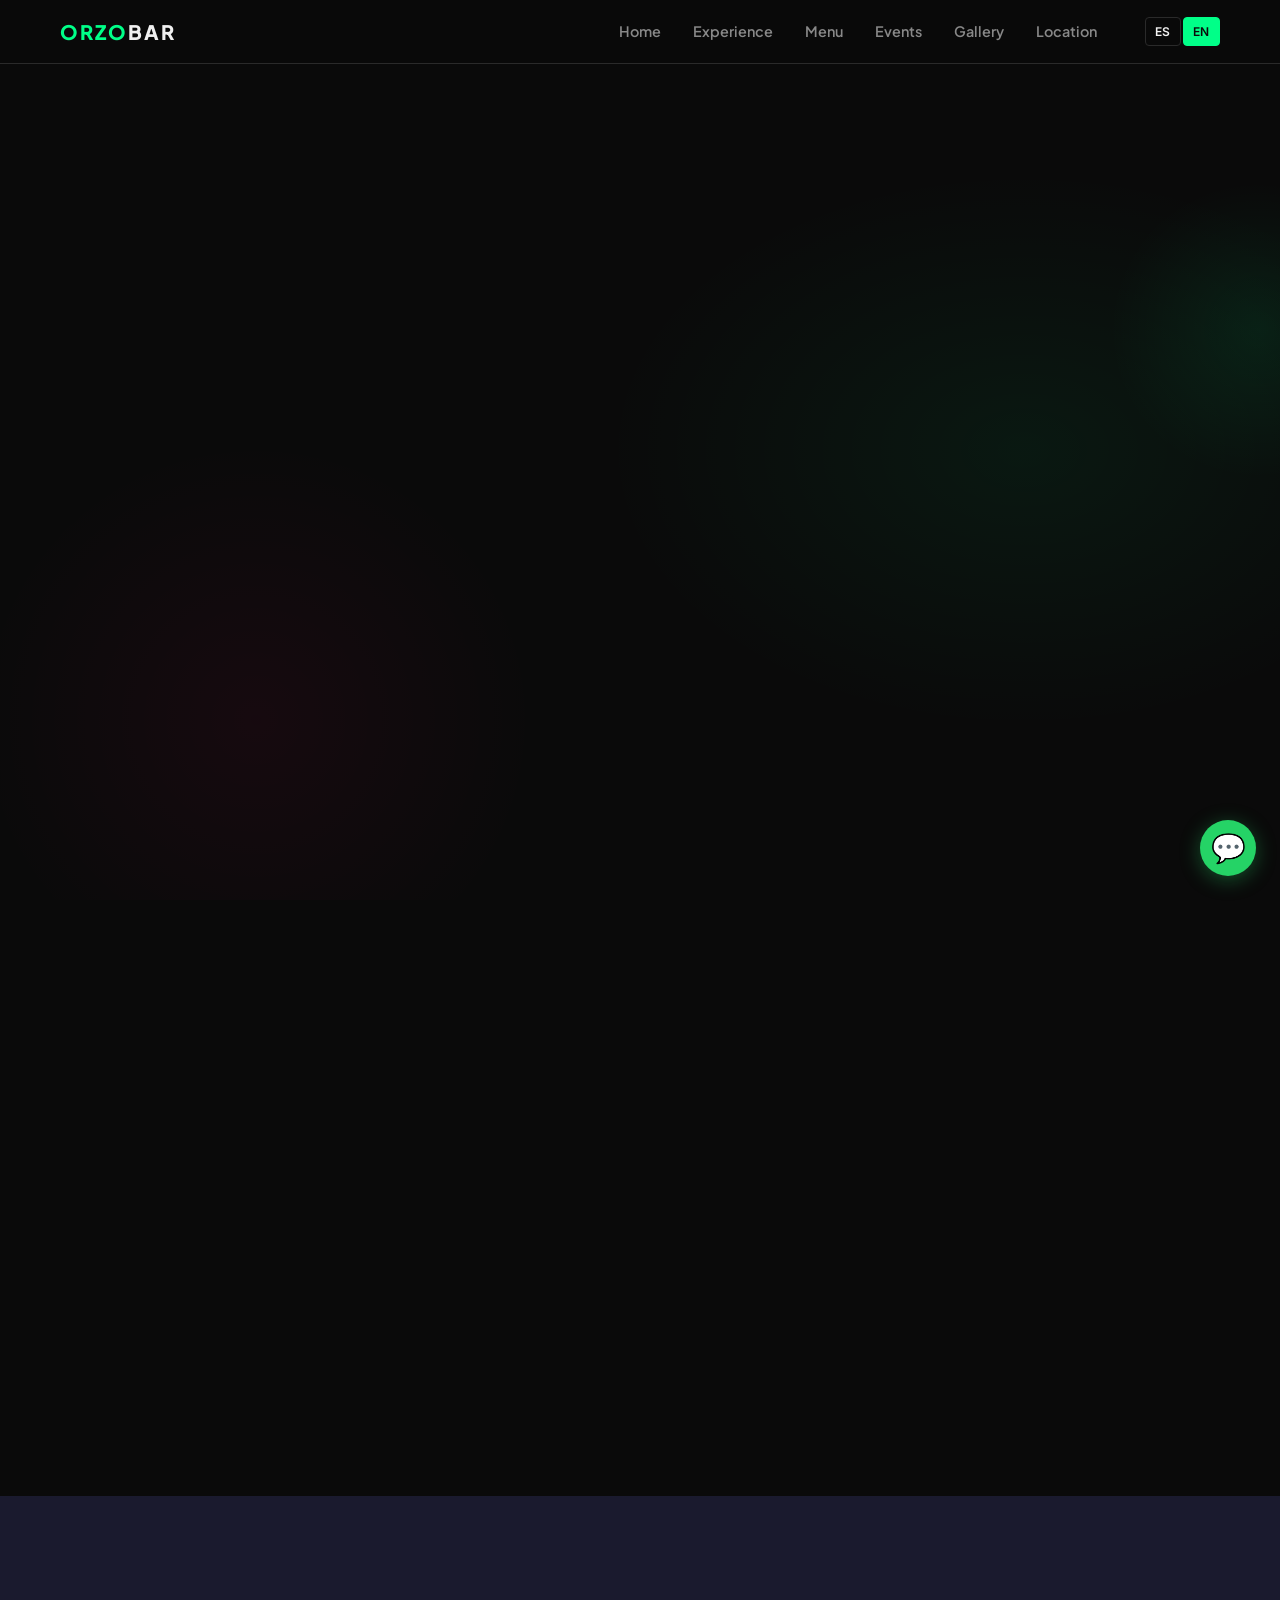
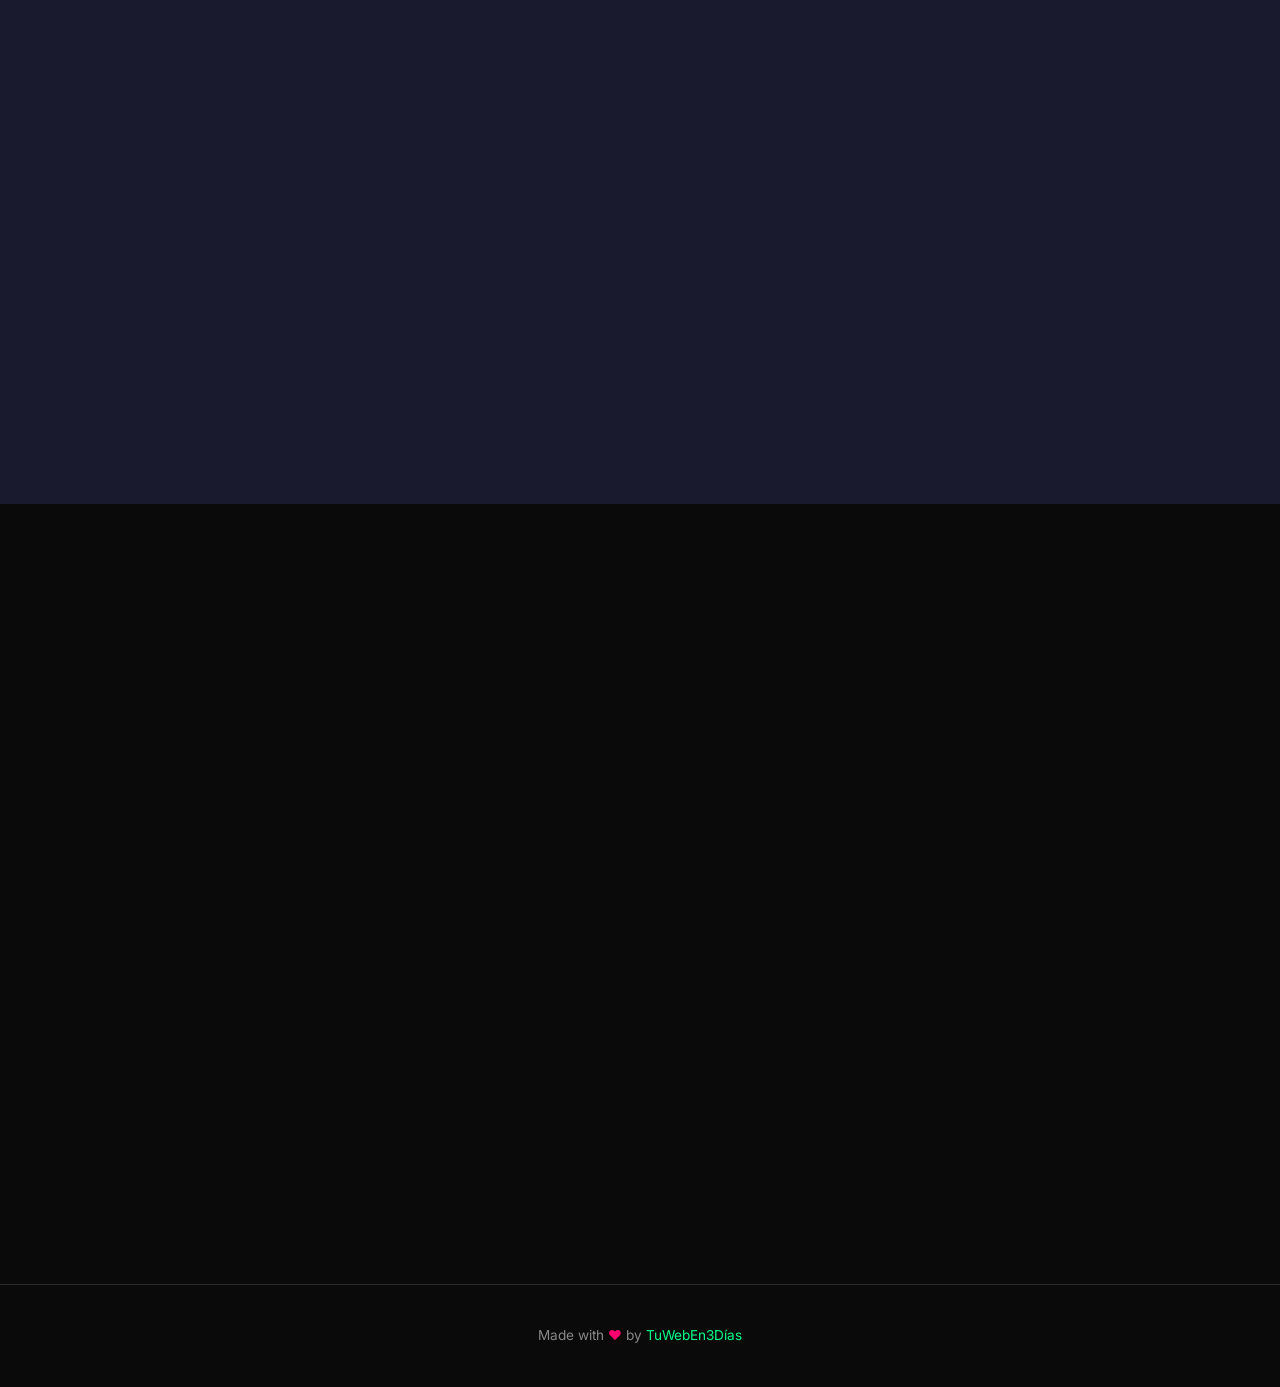
==== en/index.html @ 84ca2adc "Add landing page for ORZO BAR Music & Brewery" ====
<!DOCTYPE html>
<html lang="en" prefix="og: https://ogp.me/ns#">
<head>
<meta charset="UTF-8">
<meta name="viewport" content="width=device-width, initial-scale=1.0">
<title>ORZO BAR Music & Brewery — Craft beer & live music in Almagro, Buenos Aires</title>
<meta name="description" content="ORZO BAR Music & Brewery in Almagro, Buenos Aires. Craft beer, live music, DJs and bands. Open Thursday, Friday and Saturday from 7:30 PM to 2:00 AM.">
<meta name="keywords" content="orzo bar, craft beer, live music, almagro, brewery buenos aires, bar almagro">
<meta name="robots" content="index, follow">
<meta name="language" content="en">
<meta property="og:title" content="ORZO BAR Music & Brewery — Craft beer & live music">
<meta property="og:description" content="Craft beer, live music, DJs and bands in Almagro. Open Thursday, Friday and Saturday.">
<meta property="og:type" content="website">
<meta property="og:url" content="https://tuweben3dias.github.io/demo-orzo-bar-music-brewery/en/">
<meta property="og:locale" content="en_US">
<meta name="theme-color" content="#0A0A0A">
<link rel="canonical" href="https://tuweben3dias.github.io/demo-orzo-bar-music-brewery/en/">
<link rel="alternate" hreflang="es" href="https://tuweben3dias.github.io/demo-orzo-bar-music-brewery/">
<link rel="alternate" hreflang="en" href="https://tuweben3dias.github.io/demo-orzo-bar-music-brewery/en/">
<link rel="preconnect" href="https://fonts.googleapis.com">
<link rel="preconnect" href="https://fonts.gstatic.com" crossorigin>
<link href="https://fonts.googleapis.com/css2?family=Inter:wght@400;500;600;700&family=Plus+Jakarta+Sans:wght@600;700;800&display=swap" rel="stylesheet">
<link rel="stylesheet" href="../css/styles.css">
<script type="application/ld+json">
{
  "@context": "https://schema.org",
  "@type": "BarOrPub",
  "name": "ORZO BAR Music & Brewery",
  "description": "Craft beer bar and live music venue in Almagro, Buenos Aires.",
  "url": "https://tuweben3dias.github.io/demo-orzo-bar-music-brewery/en/",
  "telephone": "+54 11 6367-6137",
  "image": "https://tuweben3dias.github.io/demo-orzo-bar-music-brewery/imgs/placeholder-hero.svg",
  "address": {
    "@type": "PostalAddress",
    "streetAddress": "Billinghurst 784",
    "addressLocality": "Almagro",
    "addressRegion": "CABA",
    "addressCountry": "AR",
    "postalCode": "C1174 ABN"
  },
  "geo": {
    "@type": "GeoCoordinates",
    "latitude": -34.6037,
    "longitude": -58.4204
  },
  "openingHoursSpecification": [
    { "@type": "OpeningHoursSpecification", "dayOfWeek": "Thursday", "opens": "19:30", "closes": "02:00" },
    { "@type": "OpeningHoursSpecification", "dayOfWeek": "Friday", "opens": "19:30", "closes": "02:00" },
    { "@type": "OpeningHoursSpecification", "dayOfWeek": "Saturday", "opens": "19:30", "closes": "02:00" }
  ],
  "sameAs": "https://www.instagram.com/orzobarmusic"
}
</script>
<script async src="https://www.googletagmanager.com/gtag/js?id=G-MYPNVV6ZX1"></script>
<script>window.dataLayer=window.dataLayer||[];function gtag(){dataLayer.push(arguments)}gtag('js',new Date());gtag('config','G-MYPNVV6ZX1');</script>
</head>
<body>

<!-- NAVBAR -->
<nav class="nav" aria-label="Main navigation">
  <div class="container">
    <a href="#" class="nav-logo">ORZO<span>BAR</span></a>
    <button class="nav-toggle" aria-label="Open menu" aria-expanded="false">
      <span></span><span></span><span></span>
    </button>
    <ul class="nav-menu" role="menubar">
      <li><a href="#home" class="nav-link" role="menuitem">Home</a></li>
      <li><a href="#experience" class="nav-link" role="menuitem">Experience</a></li>
      <li><a href="#menu" class="nav-link" role="menuitem">Menu</a></li>
      <li><a href="#events" class="nav-link" role="menuitem">Events</a></li>
      <li><a href="#gallery" class="nav-link" role="menuitem">Gallery</a></li>
      <li><a href="#location" class="nav-link" role="menuitem">Location</a></li>
      <li class="nav-lang">
        <a href="/demo-orzo-bar-music-brewery/" aria-label="Español">ES</a>
        <a href="/demo-orzo-bar-music-brewery/en/" class="active" aria-label="English">EN</a>
      </li>
    </ul>
  </div>
</nav>
<div class="nav-overlay" aria-hidden="true"></div>

<!-- HERO -->
<section id="home" class="hero">
  <div class="hero-glow" aria-hidden="true"></div>
  <div class="container hero-grid">
    <div class="hero-content">
      <div class="hero-badge fade-in">🍺 Bar · Brewery · Music</div>
      <h1 class="hero-title fade-in" style="transition-delay:.1s">
        ORZO BAR<br>
        <span class="highlight">Music &amp; Brewery</span>
      </h1>
      <p class="hero-tagline fade-in" style="transition-delay:.2s">
        Thursday, Friday & Saturday. The rest of the week doesn't exist.
      </p>
      <div class="hero-hours fade-in" style="transition-delay:.25s">
        <span class="hero-hours-icon">🕐</span>
        <span class="hero-hours-text">
          <strong>Thu · Fri · Sat</strong> &nbsp;7:30 PM – 2:00 AM
        </span>
      </div>
      <div class="hero-actions fade-in" style="transition-delay:.3s">
        <a href="https://wa.me/5491163676137?text=Hi!%20I%27d%20like%20more%20info%20about%20ORZO%20BAR%20Music%20%26%20Brewery%20%F0%9F%8D%BA%F0%9F%8E%B5" target="_blank" rel="noopener" class="btn btn-primary wa-hero">💬 Book a table</a>
        <a href="https://www.instagram.com/orzobarmusic" target="_blank" rel="noopener" class="btn btn-ig">📷 Follow us</a>
      </div>
    </div>
    <div class="hero-decor fade-in" style="transition-delay:.35s">
      <div class="hero-decor-inner">
        <div class="floating-el" aria-hidden="true">🎵</div>
        <div class="floating-el" aria-hidden="true">🍺</div>
        <div class="floating-el" aria-hidden="true">🎸</div>
        <div class="floating-el" aria-hidden="true">💿</div>
      </div>
    </div>
  </div>
</section>

<!-- EXPERIENCE -->
<section id="experience" class="section">
  <div class="container">
    <div class="fade-in">
      <span class="section-label">· Experience</span>
      <h2 class="section-title">Where the night comes alive</h2>
      <p class="section-sub">In the heart of Almagro, ORZO BAR blends the finest craft beer with live music. Three nights a week, the energy never stops.</p>
    </div>
    <div class="experiencia-grid stagger-children">
      <article class="exp-card">
        <div class="exp-icon">🍺</div>
        <h3>Craft Beer</h3>
        <p>IPA, APA, Stout, Golden Ale and our seasonal brew. Draft beer, always cold, always fresh.</p>
      </article>
      <article class="exp-card">
        <div class="exp-icon">🎵</div>
        <h3>Live Music</h3>
        <p>Live bands, DJs, and acoustic sessions. Every night has its own soundtrack.</p>
      </article>
      <article class="exp-card">
        <div class="exp-icon">🌃</div>
        <h3>Almagro Nights</h3>
        <p>A unique space with ambient lighting, local art, and a vibe you can only find in Almagro.</p>
      </article>
    </div>
  </div>
</section>

<!-- MENU -->
<section id="menu" class="section" style="background:var(--color-surface)">
  <div class="container">
    <div class="fade-in">
      <span class="section-label">· Menu</span>
      <h2 class="section-title">What we drink &amp; eat</h2>
      <p class="section-sub">House-brewed craft beers and bar food to match the night.</p>
    </div>
    <div class="carta-header-img fade-in">🍺</div>
    <div class="carta-grid stagger-children">
      <div class="carta-card">
        <h3>🍺 Beers</h3>
        <div class="carta-item">
          <div><span class="carta-item-name">IPA</span><span class="carta-item-desc">India Pale Ale · hoppy and bitter</span></div>
          <span class="carta-item-price">$950<span>/pint</span></span>
        </div>
        <div class="carta-item">
          <div><span class="carta-item-name">APA</span><span class="carta-item-desc">American Pale Ale · balanced & citrusy</span></div>
          <span class="carta-item-price">$950<span>/pint</span></span>
        </div>
        <div class="carta-item">
          <div><span class="carta-item-name">Stout</span><span class="carta-item-desc">dark beer · coffee & chocolate notes</span></div>
          <span class="carta-item-price">$1050<span>/pint</span></span>
        </div>
        <div class="carta-item">
          <div><span class="carta-item-name">Golden Ale</span><span class="carta-item-desc">smooth & refreshing · great starter</span></div>
          <span class="carta-item-price">$900<span>/pint</span></span>
        </div>
        <div class="carta-item">
          <div><span class="carta-item-name">Seasonal Brew</span><span class="carta-item-desc">limited edition · ask about the current one</span></div>
          <span class="carta-item-price">$1100<span>/pint</span></span>
        </div>
      </div>
      <div class="carta-card">
        <h3>🍔 Bar Food</h3>
        <div class="carta-item">
          <div><span class="carta-item-name">Nachos with cheddar</span><span class="carta-item-desc">with guacamole & pico de gallo</span></div>
          <span class="carta-item-price">$1800</span>
        </div>
        <div class="carta-item">
          <div><span class="carta-item-name">Classic burger</span><span class="carta-item-desc">double patty, cheddar, bacon & fries</span></div>
          <span class="carta-item-price">$2500</span>
        </div>
        <div class="carta-item">
          <div><span class="carta-item-name">BBQ burger</span><span class="carta-item-desc">caramelized onion, BBQ sauce & onion rings</span></div>
          <span class="carta-item-price">$2800</span>
        </div>
        <div class="carta-item">
          <div><span class="carta-item-name">Spicy potatoes</span><span class="carta-item-desc">with hot sauce & aioli</span></div>
          <span class="carta-item-price">$1400</span>
        </div>
        <div class="carta-item">
          <div><span class="carta-item-name">Cold cuts board</span><span class="carta-item-desc">to share between 2</span></div>
          <span class="carta-item-price">$2200</span>
        </div>
      </div>
    </div>
    <div class="fade-in" style="text-align:center;margin-top:2rem">
      <a href="../docs/menu.pdf" target="_blank" rel="noopener" class="carta-pdf-link">📄 View full menu (PDF)</a>
    </div>
  </div>
</section>

<!-- GALLERY -->
<section id="gallery" class="section">
  <div class="container">
    <div class="fade-in">
      <span class="section-label">· Gallery</span>
      <h2 class="section-title">ORZO Moments</h2>
      <p class="section-sub">The vibe of each night in pictures.</p>
    </div>
    <div class="galeria-grid stagger-children">
      <figure class="galeria-item">
        <img src="../imgs/placeholder-gallery-1.svg" alt="Live music at ORZO BAR" loading="lazy" width="600" height="400">
      </figure>
      <figure class="galeria-item">
        <img src="../imgs/placeholder-gallery-2.svg" alt="Bands and DJs at ORZO BAR" loading="lazy" width="600" height="400">
      </figure>
      <figure class="galeria-item">
        <img src="../imgs/placeholder-gallery-3.svg" alt="Craft beer at ORZO BAR" loading="lazy" width="600" height="400">
      </figure>
    </div>
  </div>
</section>

<!-- EVENTS -->
<section id="events" class="section" style="background:var(--color-surface)">
  <div class="container">
    <div class="fade-in">
      <span class="section-label">· Events</span>
      <h2 class="section-title">Music you feel</h2>
      <p class="section-sub">Thursday, Friday & Saturday — a different experience every night.</p>
    </div>
    <div class="eventos-grid stagger-children">
      <article class="evento-card">
        <span class="evento-date">Thursday</span>
        <h3>Acoustic &amp; IPA</h3>
        <p>Local artists play acoustic sets while you enjoy the house IPA.</p>
        <span class="evento-tag">🎤 Acoustic</span>
      </article>
      <article class="evento-card">
        <span class="evento-date">Friday</span>
        <h3>Live Bands</h3>
        <p>Rock, pop and cover bands. The stage heats up every week.</p>
        <span class="evento-tag">🎸 Bands</span>
      </article>
      <article class="evento-card">
        <span class="evento-date">Saturday</span>
        <h3>DJ Set &amp; Party</h3>
        <p>The most electric night. Guest DJs with the best beats to close the week.</p>
        <span class="evento-tag">🎧 DJ Set</span>
      </article>
    </div>
  </div>
</section>

<!-- LOCATION -->
<section id="location" class="section">
  <div class="container">
    <div class="fade-in">
      <span class="section-label">· Location</span>
      <h2 class="section-title">We're waiting for you</h2>
      <p class="section-sub">Billinghurst 784, Almagro, Buenos Aires.</p>
    </div>
    <div class="llegar-grid stagger-children">
      <div class="map-container">
        <iframe src="https://www.google.com/maps/embed?pb=!1m18!1m12!1m3!1d3284.029!2d-58.4204!3d-34.6037!2m3!1f0!2f0!3f0!3m2!1i1024!2i768!4f13.1!3m3!1m2!1s0x0%3A0x0!2zMzTCsDM2JzEzLjMiUyA1OMKwMjUnMTMuNCJX!5e0!3m2!1ses!2sar!4v1" allowfullscreen loading="lazy" title="ORZO BAR Music & Brewery location"></iframe>
      </div>
      <div class="llegar-info">
        <div class="llegar-info-item">
          <span class="llegar-info-icon">📍</span>
          <div class="llegar-info-text">
            <strong>Address</strong>
            <span>Billinghurst 784, Almagro, Buenos Aires</span>
          </div>
        </div>
        <div class="llegar-info-item">
          <span class="llegar-info-icon">🕐</span>
          <div class="llegar-info-text">
            <strong>Hours</strong>
            <span>Thu · Fri · Sat 7:30 PM – 2:00 AM</span>
          </div>
        </div>
        <div class="llegar-info-item">
          <span class="llegar-info-icon">📞</span>
          <div class="llegar-info-text">
            <strong>Phone</strong>
            <span>011 6367-6137</span>
          </div>
        </div>
        <div class="llegar-info-item">
          <span class="llegar-info-icon">💬</span>
          <div class="llegar-info-text">
            <strong>WhatsApp</strong>
            <span>We reply fast</span>
          </div>
        </div>
        <a href="https://www.instagram.com/orzobarmusic" target="_blank" rel="noopener" class="llegar-ig">📷 Follow us on Instagram</a>
      </div>
    </div>
  </div>
</section>

<!-- WHATSAPP FLOAT -->
<a href="https://wa.me/5491163676137?text=Hi!%20I%27d%20like%20more%20info%20about%20ORZO%20BAR%20Music%20%26%20Brewery%20%F0%9F%8D%BA%F0%9F%8E%B5" target="_blank" rel="noopener" class="whatsapp-float" aria-label="Contact via WhatsApp">💬</a>

<!-- FOOTER -->
<footer class="footer">
  <p>Made with <span class="footer-heart">❤️</span> by <a href="https://tuweben3dias.com" target="_blank" rel="noopener">TuWebEn3Días</a></p>
</footer>

<script src="../js/main.js"></script>
</body>
</html>
---- css/styles.css ----
/* ====================================================
   ORZO BAR Music & Brewery — Main Stylesheet
   Mobile-first, dark neon nightlife theme
   ==================================================== */

/* ----- CUSTOM PROPERTIES ----- */
:root {
  --color-bg: #0A0A0A;
  --color-surface: #1A1A2E;
  --color-accent: #00FF88;
  --color-accent-2: #FF006E;
  --color-text: #F0F0F0;
  --color-muted: #888888;
  --color-border: #2A2A2A;
  --font-title: 'Plus Jakarta Sans', sans-serif;
  --font-body: 'Inter', sans-serif;
  --nav-height: 64px;
  --max-width: 1200px;
  --transition: 0.3s cubic-bezier(0.4, 0, 0.2, 1);
}

/* ----- RESET ----- */
*,*::before,*::after{box-sizing:border-box;margin:0;padding:0}
html{scroll-behavior:smooth;scroll-padding-top:var(--nav-height)}
body{font-family:var(--font-body);background:var(--color-bg);color:var(--color-text);line-height:1.6;-webkit-font-smoothing:antialiased;-moz-osx-font-smoothing:grayscale}
img{max-width:100%;display:block}
a{color:inherit;text-decoration:none}
ul{list-style:none}
button{cursor:pointer;font-family:inherit;border:none;background:none;color:inherit}

/* ----- TYPOGRAPHY ----- */
h1,h2,h3,h4,h5,h6{font-family:var(--font-title);font-weight:700;line-height:1.2}
.section-label{font-family:var(--font-title);font-size:.75rem;font-weight:600;letter-spacing:4px;text-transform:uppercase;color:var(--color-accent-2);margin-bottom:.75rem;display:block}
.section-title{font-size:2rem;margin-bottom:1rem}
.section-sub{font-size:1rem;color:var(--color-muted);max-width:640px;margin-bottom:2rem}

/* ----- CONTAINER ----- */
.container{width:100%;max-width:var(--max-width);margin:0 auto;padding:0 1.25rem}
.section{padding:5rem 0}

/* ----- NAVBAR ----- */
.nav{position:fixed;top:0;left:0;width:100%;height:var(--nav-height);z-index:1000;background:rgba(10,10,10,.85);backdrop-filter:blur(16px);-webkit-backdrop-filter:blur(16px);border-bottom:1px solid var(--color-border);transition:var(--transition)}
.nav .container{height:100%;display:flex;align-items:center;justify-content:space-between}
.nav-logo{font-family:var(--font-title);font-weight:800;font-size:1.25rem;color:var(--color-accent);letter-spacing:2px}
.nav-logo span{color:var(--color-text)}
.nav-toggle{display:flex;flex-direction:column;gap:5px;padding:4px;z-index:1001}
.nav-toggle span{display:block;width:24px;height:2px;background:var(--color-text);border-radius:2px;transition:var(--transition)}
.nav-toggle.active span:nth-child(1){transform:rotate(45deg) translate(5px,5px)}
.nav-toggle.active span:nth-child(2){opacity:0}
.nav-toggle.active span:nth-child(3){transform:rotate(-45deg) translate(5px,-5px)}
.nav-menu{position:fixed;top:0;right:-100%;width:280px;height:100vh;background:var(--color-surface);padding:6rem 2rem 2rem;transition:var(--transition);border-left:1px solid var(--color-border);overflow-y:auto}
.nav-menu.open{right:0}
.nav-menu li{margin-bottom:1.25rem;opacity:0;transform:translateX(20px);transition:var(--transition)}
.nav-menu.open li{opacity:1;transform:translateX(0)}
.nav-menu.open li:nth-child(1){transition-delay:.1s}
.nav-menu.open li:nth-child(2){transition-delay:.15s}
.nav-menu.open li:nth-child(3){transition-delay:.2s}
.nav-menu.open li:nth-child(4){transition-delay:.25s}
.nav-menu.open li:nth-child(5){transition-delay:.3s}
.nav-menu.open li:nth-child(6){transition-delay:.35s}
.nav-link{font-family:var(--font-title);font-size:.9rem;font-weight:600;color:var(--color-muted);transition:var(--transition);position:relative;padding-bottom:4px}
.nav-link:hover,.nav-link.active{color:var(--color-accent)}
.nav-link::after{content:'';position:absolute;bottom:0;left:0;width:0;height:2px;background:var(--color-accent);transition:var(--transition)}
.nav-link:hover::after,.nav-link.active::after{width:100%}
.nav-lang{display:flex;gap:4px;margin-top:2rem;padding-top:2rem;border-top:1px solid var(--color-border)}
.nav-lang a{padding:.35rem .75rem;border-radius:4px;font-size:.8rem;font-weight:600;border:1px solid var(--color-border);transition:var(--transition)}
.nav-lang a.active{background:var(--color-accent);color:var(--color-bg);border-color:var(--color-accent)}
.nav-lang a:not(.active):hover{border-color:var(--color-accent);color:var(--color-accent)}
.nav-overlay{position:fixed;top:0;left:0;width:100%;height:100%;background:rgba(0,0,0,.6);z-index:999;opacity:0;pointer-events:none;transition:var(--transition)}
.nav-overlay.active{opacity:1;pointer-events:auto}

/* ----- HERO ----- */
.hero{min-height:100vh;display:flex;align-items:center;padding:6rem 0 4rem;position:relative;overflow:hidden}
.hero::before{content:'';position:absolute;inset:0;background:radial-gradient(ellipse 600px 400px at 80% 50%,rgba(0,255,136,.06),transparent 70%),radial-gradient(ellipse 400px 400px at 20% 80%,rgba(255,0,110,.05),transparent 70%);pointer-events:none}
.hero-grid{display:grid;gap:3rem;align-items:center}
.hero-content{position:relative;z-index:2}
.hero-badge{display:inline-flex;align-items:center;gap:.5rem;padding:.4rem 1rem;border:1px solid var(--color-accent-2);border-radius:100px;font-size:.75rem;font-weight:600;color:var(--color-accent-2);margin-bottom:1.5rem;text-transform:uppercase;letter-spacing:2px}
.hero-title{font-size:3rem;line-height:1.1;margin-bottom:1rem}
.hero-title .highlight{background:linear-gradient(135deg,var(--color-accent),var(--color-accent-2));-webkit-background-clip:text;-webkit-text-fill-color:transparent;background-clip:text}
.hero-tagline{font-size:1.1rem;color:var(--color-muted);margin-bottom:1.5rem;max-width:520px}
.hero-hours{display:flex;flex-wrap:wrap;gap:.5rem;margin-bottom:2rem;padding:1rem 1.25rem;background:var(--color-surface);border-radius:12px;border:1px solid var(--color-border)}
.hero-hours-icon{font-size:1.25rem}
.hero-hours-text{font-size:.85rem;color:var(--color-muted)}
.hero-hours-text strong{color:var(--color-accent);font-weight:700}
.hero-actions{display:flex;flex-wrap:wrap;gap:.75rem}
.btn{display:inline-flex;align-items:center;gap:.6rem;padding:.8rem 1.5rem;border-radius:100px;font-size:.9rem;font-weight:600;transition:var(--transition);letter-spacing:.3px}
.btn-primary{background:var(--color-accent);color:var(--color-bg)}
.btn-primary:hover{box-shadow:0 0 30px rgba(0,255,136,.3);transform:translateY(-2px)}
.btn-secondary{border:1px solid var(--color-accent-2);color:var(--color-accent-2)}
.btn-secondary:hover{background:var(--color-accent-2);color:var(--color-text);transform:translateY(-2px)}
.btn-ig{background:linear-gradient(135deg,#833AB4,#FD1D1D,#E4405F);color:#fff}
.btn-ig:hover{box-shadow:0 0 30px rgba(228,64,95,.3);transform:translateY(-2px)}
.hero-decor{display:none;position:relative;z-index:2}
.hero-decor-inner{position:relative;width:100%;height:450px}
.floating-el{position:absolute;font-size:5rem;animation:float 6s ease-in-out infinite;opacity:.3;filter:drop-shadow(0 0 20px rgba(0,255,136,.15))}
.floating-el:nth-child(1){top:10%;right:10%;animation-delay:0s}
.floating-el:nth-child(2){top:45%;right:30%;animation-delay:2s;font-size:4rem}
.floating-el:nth-child(3){bottom:15%;right:5%;animation-delay:4s;font-size:6rem}
.floating-el:nth-child(4){top:25%;right:55%;animation-delay:1s;font-size:3.5rem;opacity:.2}
@keyframes float{0%,100%{transform:translateY(0) rotate(0deg)}25%{transform:translateY(-15px) rotate(5deg)}75%{transform:translateY(10px) rotate(-3deg)}}
.hero-glow{position:absolute;width:300px;height:300px;background:radial-gradient(circle,rgba(0,255,136,.08),transparent 70%);border-radius:50%;top:20%;right:-10%;pointer-events:none}

/* ----- EXPERIENCIA ----- */
.experiencia-grid{display:grid;gap:1.5rem}
.exp-card{background:var(--color-surface);border-radius:16px;padding:2rem;border:1px solid var(--color-border);transition:var(--transition);position:relative;overflow:hidden}
.exp-card::before{content:'';position:absolute;top:0;left:0;width:100%;height:3px;background:linear-gradient(90deg,var(--color-accent),var(--color-accent-2));opacity:0;transition:var(--transition)}
.exp-card:hover::before{opacity:1}
.exp-card:hover{border-color:rgba(0,255,136,.2);transform:translateY(-4px)}
.exp-icon{font-size:2.5rem;margin-bottom:1rem}
.exp-card h3{font-size:1.2rem;margin-bottom:.5rem}
.exp-card p{color:var(--color-muted);font-size:.9rem;line-height:1.7}

/* ----- CARTA ----- */
.carta-grid{display:grid;gap:2rem}
.carta-category{margin-bottom:1.5rem}
.carta-category h3{font-size:1.1rem;color:var(--color-accent);margin-bottom:1rem;display:flex;align-items:center;gap:.5rem}
.carta-item{display:flex;justify-content:space-between;align-items:center;padding:.85rem 0;border-bottom:1px solid var(--color-border)}
.carta-item:last-child{border-bottom:none}
.carta-item-name{font-size:.95rem;font-weight:500}
.carta-item-desc{display:block;font-size:.8rem;color:var(--color-muted);margin-top:2px}
.carta-item-price{font-family:var(--font-title);font-weight:700;color:var(--color-accent-2);font-size:.95rem}
.carta-item-price span{font-size:.7rem;color:var(--color-muted);font-weight:400}
.carta-card{background:var(--color-surface);border-radius:16px;padding:2rem;border:1px solid var(--color-border)}
.carta-card h3{font-family:var(--font-title);font-size:1.1rem;color:var(--color-accent);margin-bottom:1rem;display:flex;align-items:center;gap:.5rem}
.carta-header-img{text-align:center;margin-bottom:2rem;font-size:3rem}
.carta-pdf-link{display:inline-flex;align-items:center;gap:.5rem;margin-top:1rem;padding:.75rem 1.5rem;border:1px solid var(--color-accent);border-radius:100px;color:var(--color-accent);font-size:.85rem;font-weight:600;transition:var(--transition)}
.carta-pdf-link:hover{background:var(--color-accent);color:var(--color-bg)}

/* ----- GALERIA ----- */
.galeria-grid{display:grid;gap:1rem}
.galeria-item{position:relative;border-radius:16px;overflow:hidden;aspect-ratio:3/2;border:1px solid var(--color-border);transition:var(--transition);background:var(--color-surface)}
.galeria-item:hover{transform:scale(1.02);border-color:var(--color-accent)}
.galeria-item img{width:100%;height:100%;object-fit:cover}

/* ----- EVENTOS ----- */
.eventos-grid{display:grid;gap:1.5rem}
.evento-card{background:var(--color-surface);border-radius:16px;padding:2rem;border:1px solid var(--color-border);display:grid;gap:1rem;transition:var(--transition);position:relative}
.evento-card:hover{border-color:rgba(255,0,110,.3);transform:translateY(-4px)}
.evento-date{background:var(--color-accent-2);color:var(--color-text);padding:.25rem .75rem;border-radius:100px;font-size:.7rem;font-weight:700;display:inline-block;letter-spacing:1px;text-transform:uppercase}
.evento-card h3{font-size:1.15rem}
.evento-card p{color:var(--color-muted);font-size:.9rem}
.evento-tag{display:inline-block;padding:.2rem .6rem;border-radius:4px;font-size:.7rem;font-weight:600;border:1px solid var(--color-border);color:var(--color-muted)}

/* ----- COMO LLEGAR ----- */
.llegar-grid{display:grid;gap:2rem}
.map-container{border-radius:16px;overflow:hidden;border:1px solid var(--color-border);height:320px}
.map-container iframe{width:100%;height:100%;border:0}
.llegar-info{background:var(--color-surface);border-radius:16px;padding:2rem;border:1px solid var(--color-border)}
.llegar-info-item{display:flex;gap:1rem;align-items:flex-start;padding:.85rem 0;border-bottom:1px solid var(--color-border)}
.llegar-info-item:last-child{border-bottom:none}
.llegar-info-icon{font-size:1.3rem;flex-shrink:0;margin-top:2px}
.llegar-info-text{font-size:.9rem}
.llegar-info-text strong{display:block;font-family:var(--font-title);margin-bottom:2px;color:var(--color-text)}
.llegar-info-text span{color:var(--color-muted);font-size:.85rem}
.llegar-ig{display:inline-flex;align-items:center;gap:.5rem;margin-top:1rem;padding:.75rem 1.5rem;background:linear-gradient(135deg,#833AB4,#FD1D1D,#E4405F);border-radius:100px;color:#fff;font-weight:600;font-size:.85rem;transition:var(--transition)}
.llegar-ig:hover{box-shadow:0 0 30px rgba(228,64,95,.3);transform:translateY(-2px)}

/* ----- WHATSAPP FLOAT ----- */
.whatsapp-float{position:fixed;bottom:1.5rem;right:1.5rem;z-index:900;width:56px;height:56px;border-radius:50%;background:#25D366;display:flex;align-items:center;justify-content:center;font-size:1.75rem;box-shadow:0 4px 20px rgba(37,211,102,.35);transition:var(--transition);animation:wobble 2s ease-in-out infinite}
.whatsapp-float:hover{transform:scale(1.1);box-shadow:0 6px 30px rgba(37,211,102,.5)}
@keyframes wobble{0%,100%{transform:rotate(0)}25%{transform:rotate(-5deg)}75%{transform:rotate(5deg)}}

/* ----- FOOTER ----- */
.footer{text-align:center;padding:2.5rem 1.25rem;border-top:1px solid var(--color-border);color:var(--color-muted);font-size:.85rem}
.footer a{color:var(--color-accent);transition:var(--transition)}
.footer a:hover{color:var(--color-accent-2)}
.footer-heart{color:var(--color-accent-2)}

/* ----- ANIMATIONS (Intersection Observer) ----- */
.fade-in{opacity:0;transform:translateY(30px);transition:opacity .6s ease,transform .6s ease}
.fade-in.visible{opacity:1;transform:translateY(0)}
.fade-in-left{opacity:0;transform:translateX(-30px);transition:opacity .6s ease,transform .6s ease}
.fade-in-left.visible{opacity:1;transform:translateX(0)}
.fade-in-right{opacity:0;transform:translateX(30px);transition:opacity .6s ease,transform .6s ease}
.fade-in-right.visible{opacity:1;transform:translateX(0)}
.fade-in-scale{opacity:0;transform:scale(.9);transition:opacity .6s ease,transform .6s ease}
.fade-in-scale.visible{opacity:1;transform:scale(1)}
.stagger-children > *{opacity:0;transform:translateY(20px);transition:opacity .5s ease,transform .5s ease}
.stagger-children.visible > *{opacity:1;transform:translateY(0)}
.stagger-children.visible > *:nth-child(1){transition-delay:.05s}
.stagger-children.visible > *:nth-child(2){transition-delay:.1s}
.stagger-children.visible > *:nth-child(3){transition-delay:.15s}
.stagger-children.visible > *:nth-child(4){transition-delay:.2s}
.stagger-children.visible > *:nth-child(5){transition-delay:.25s}
.stagger-children.visible > *:nth-child(6){transition-delay:.3s}

/* ----- MEDIA QUERIES ----- */
@media(min-width:640px){
  .hero-title{font-size:3.5rem}
  .experiencia-grid{grid-template-columns:repeat(2,1fr)}
  .galeria-grid{grid-template-columns:repeat(2,1fr)}
  .eventos-grid{grid-template-columns:repeat(2,1fr)}
  .llegar-grid{grid-template-columns:1fr 1fr}
}
@media(min-width:768px){
  .section{padding:6rem 0}
  .section-title{font-size:2.5rem}
  .hero-title{font-size:4rem}
  .hero-tagline{font-size:1.2rem}
  .carta-grid{grid-template-columns:repeat(2,1fr)}
  .galeria-grid{grid-template-columns:repeat(3,1fr)}
}
@media(min-width:1024px){
  .nav-toggle{display:none}
  .nav-menu{position:static;width:auto;height:auto;background:transparent;padding:0;border-left:none;display:flex;align-items:center;gap:2rem;overflow:visible}
  .nav-menu li{margin-bottom:0;opacity:1;transform:none}
  .nav-lang{margin-top:0;padding-top:0;border-top:none;margin-left:1rem;gap:2px}
  .nav-lang a{padding:.25rem .6rem;font-size:.75rem}
  .hero-grid{grid-template-columns:1fr 1fr;gap:2rem}
  .hero-decor{display:block}
  .hero-title{font-size:4.5rem}
  .experiencia-grid{grid-template-columns:repeat(3,1fr)}
  .eventos-grid{grid-template-columns:repeat(3,1fr)}
  .llegar-grid{grid-template-columns:1fr 1fr}
  .map-container{height:400px}
}

/* ----- SELECTION ----- */
::selection{background:var(--color-accent);color:var(--color-bg)}

/* ----- SCROLLBAR ----- */
::-webkit-scrollbar{width:8px}
::-webkit-scrollbar-track{background:var(--color-bg)}
::-webkit-scrollbar-thumb{background:var(--color-border);border-radius:4px}
::-webkit-scrollbar-thumb:hover{background:var(--color-muted)}
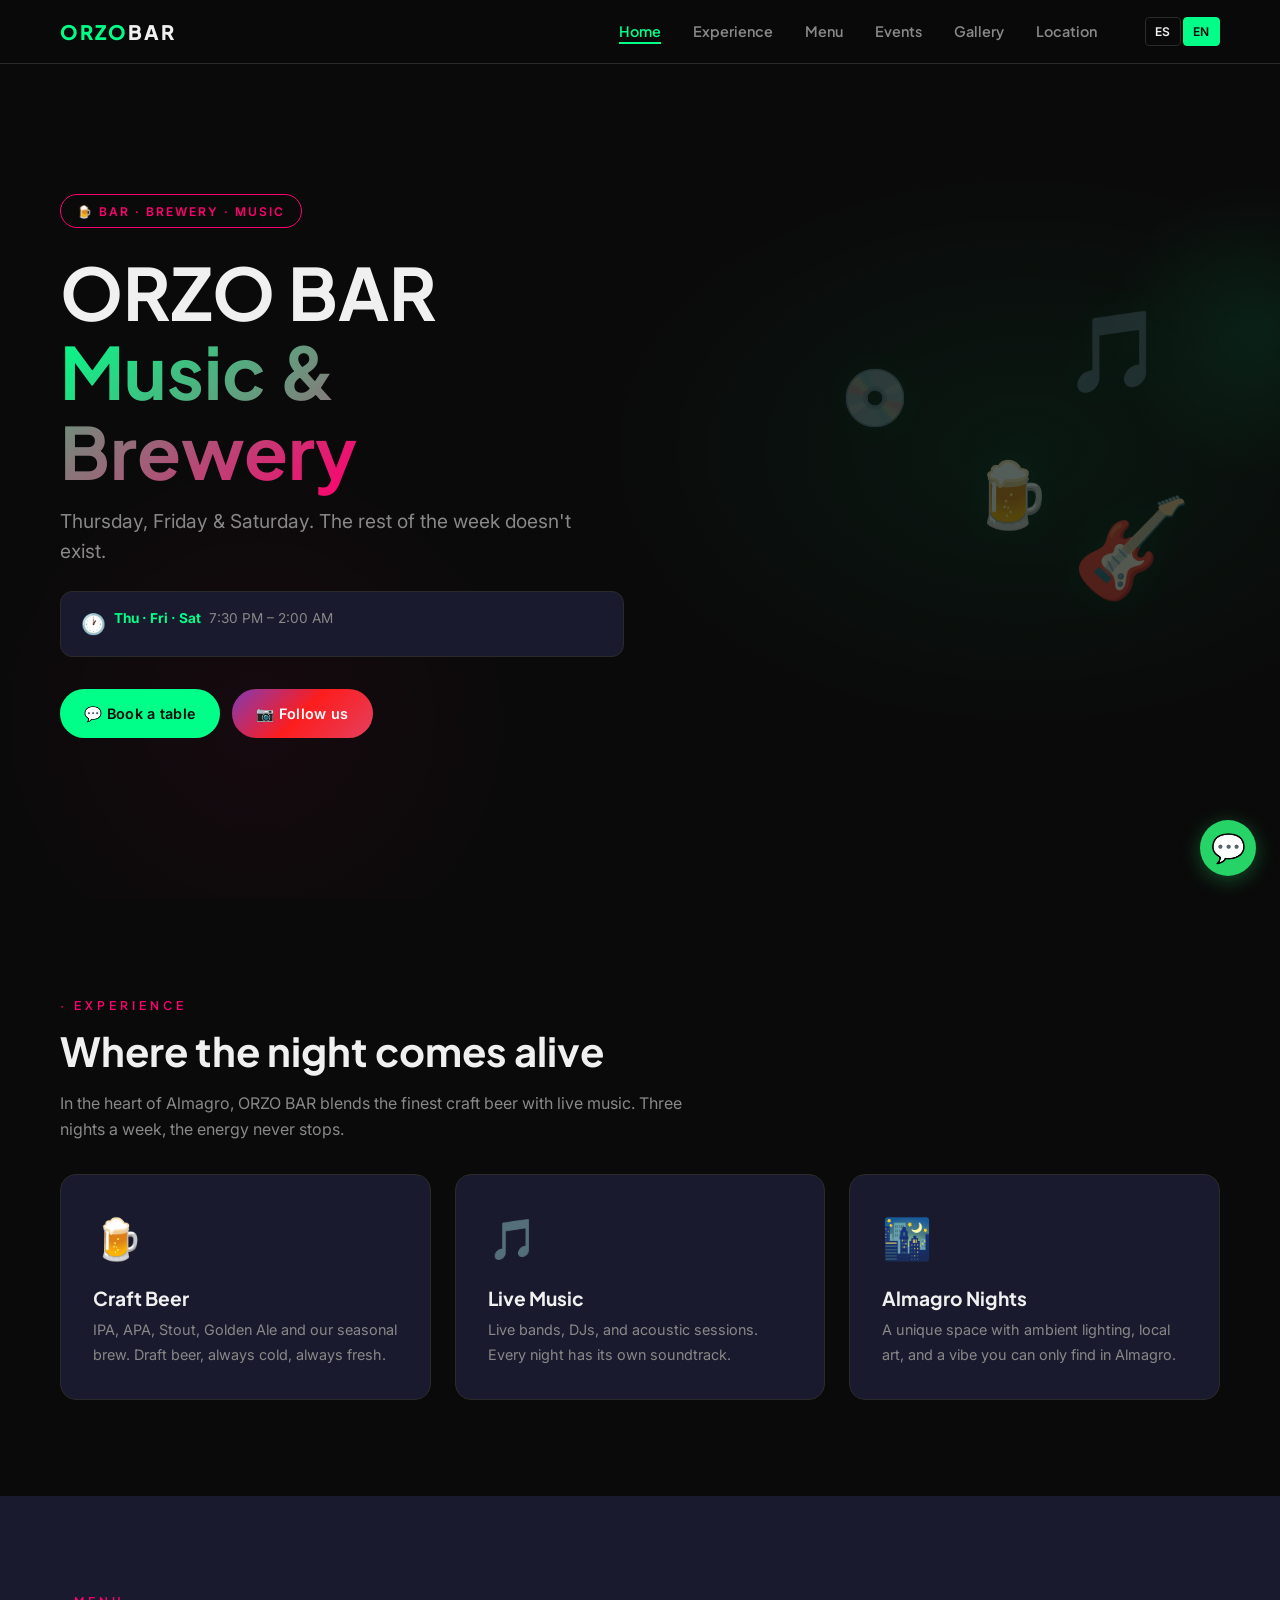
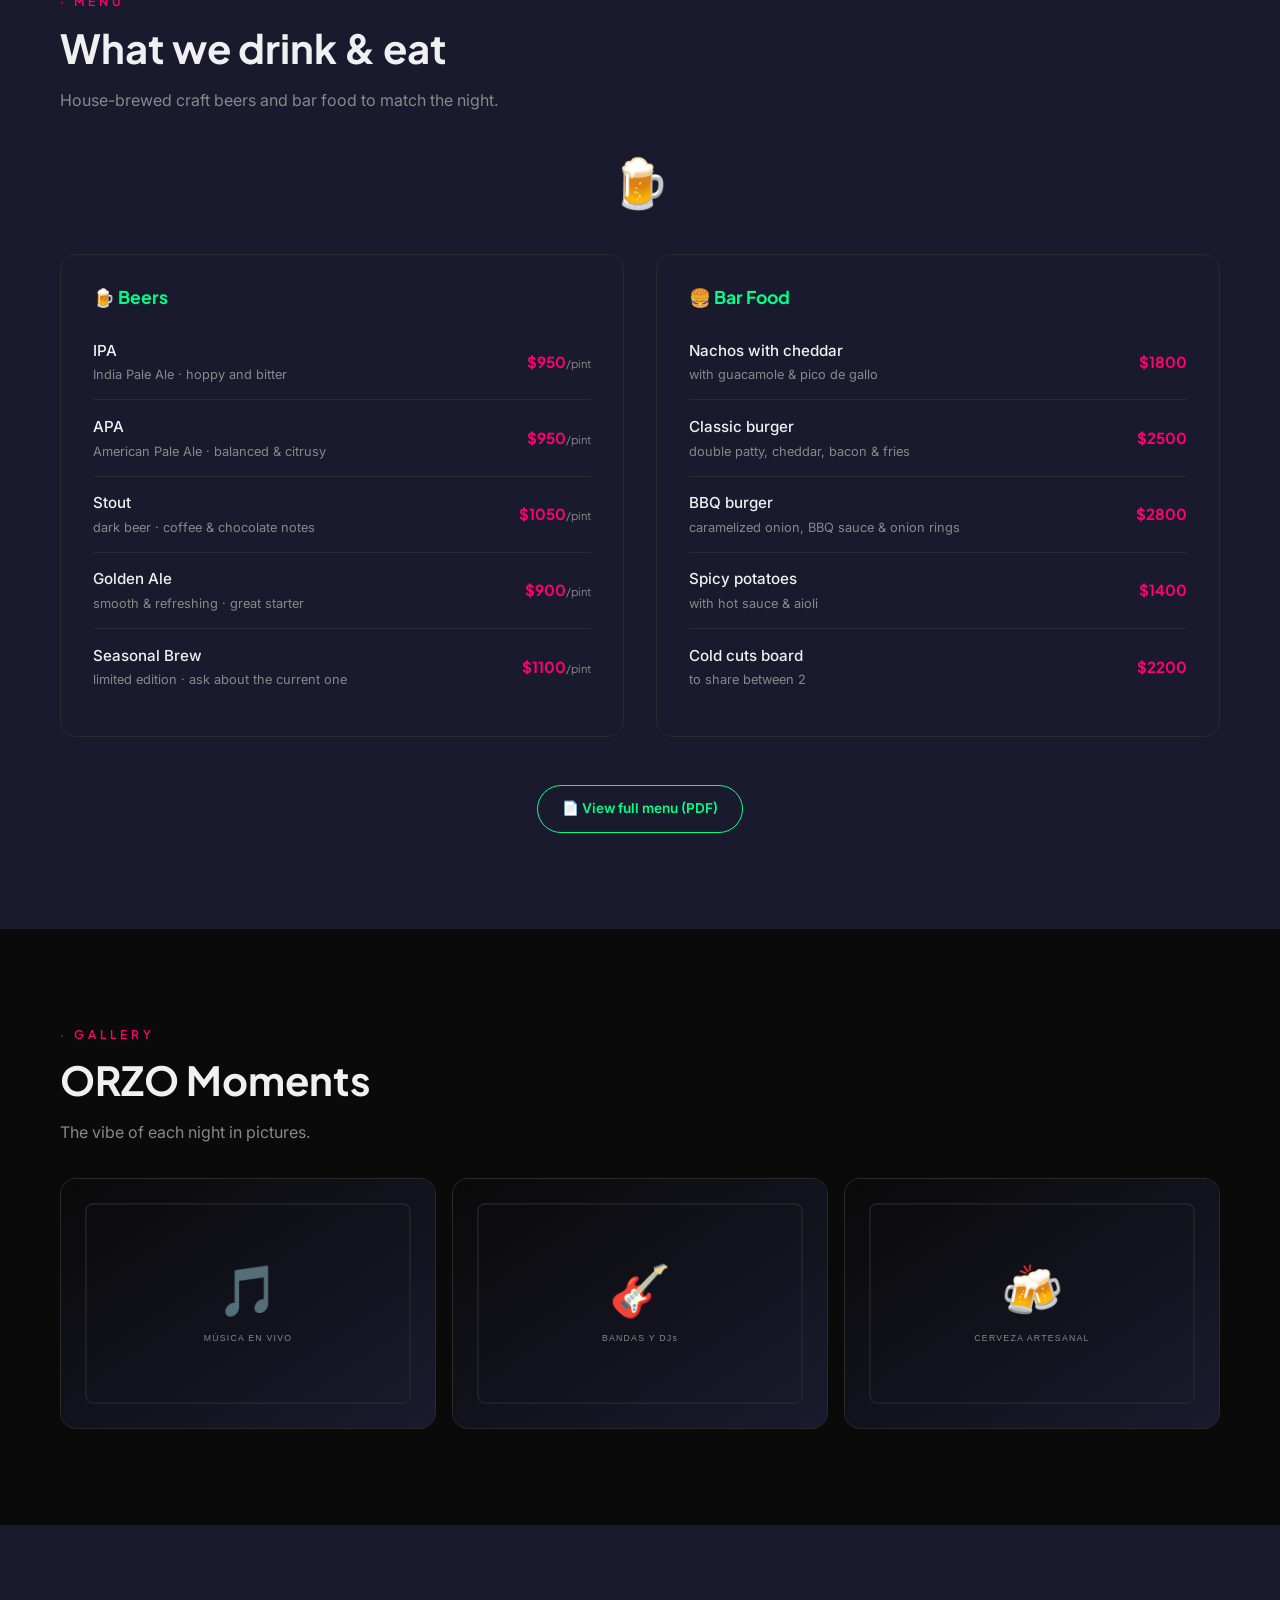
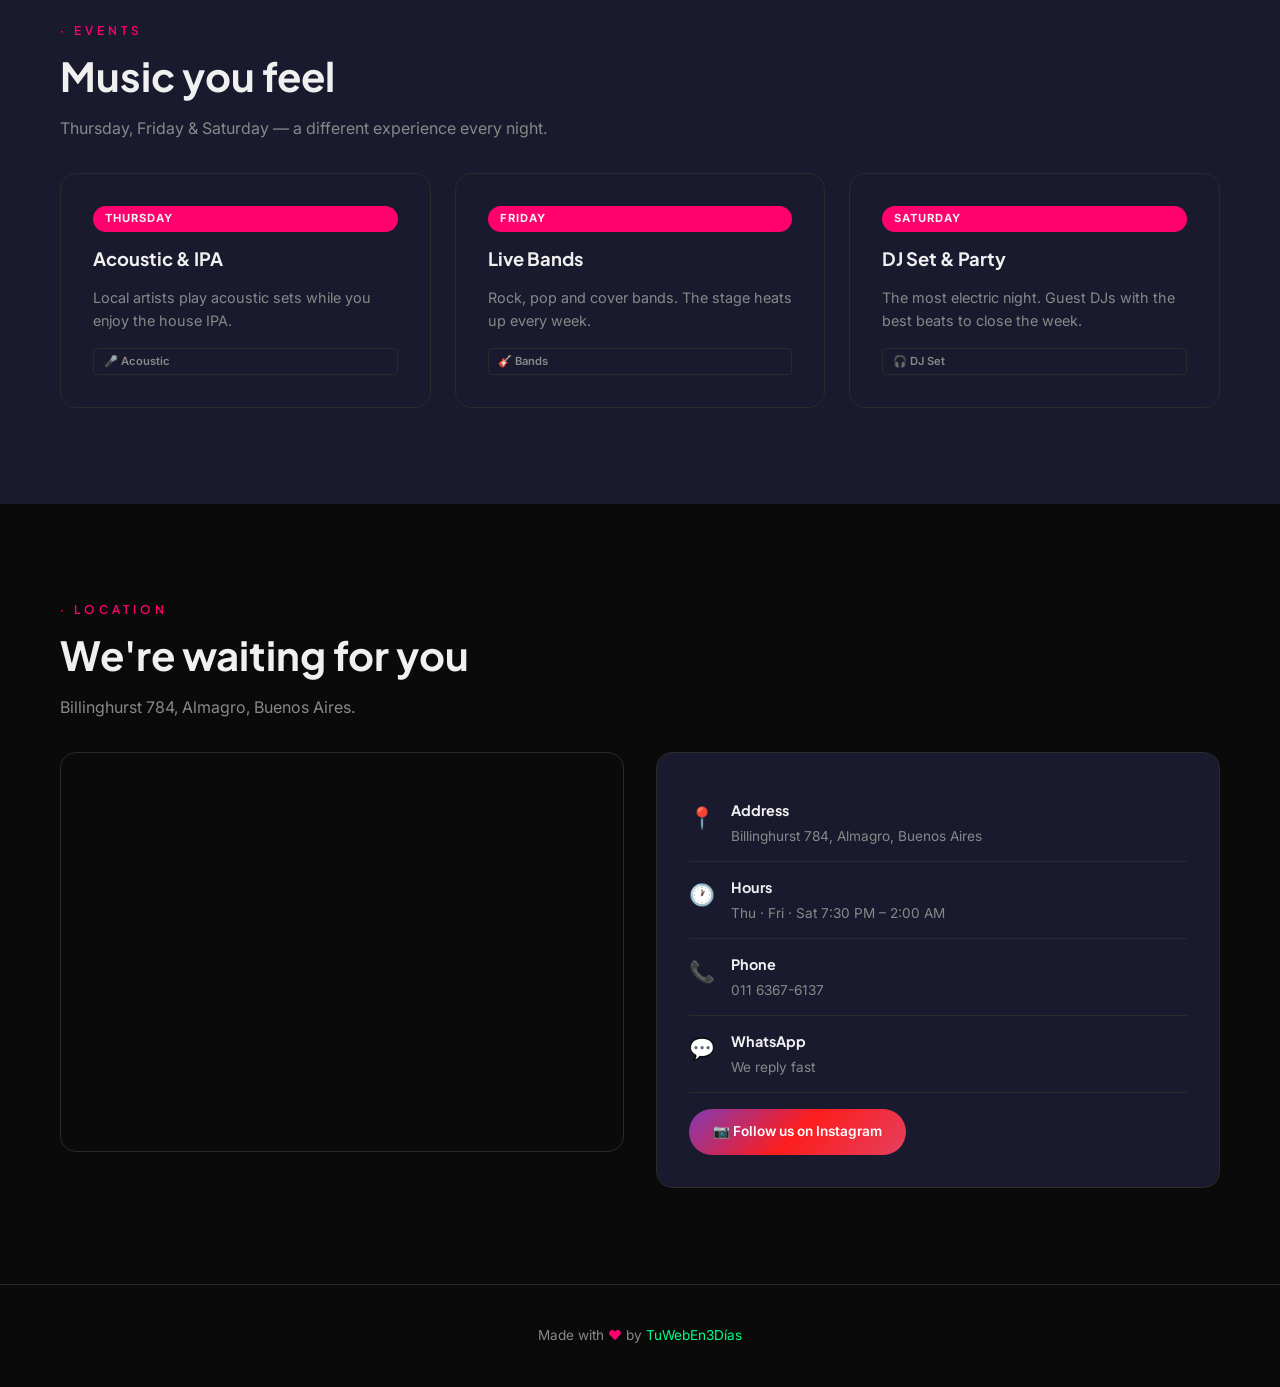
==== commit 894d1b50: "Update Google Analytics ID to G-WNGLL9WG7B" ====
--- a/en/index.html
+++ b/en/index.html
@@ -51,8 +51,8 @@
   "sameAs": "https://www.instagram.com/orzobarmusic"
 }
 </script>
-<script async src="https://www.googletagmanager.com/gtag/js?id=G-MYPNVV6ZX1"></script>
-<script>window.dataLayer=window.dataLayer||[];function gtag(){dataLayer.push(arguments)}gtag('js',new Date());gtag('config','G-MYPNVV6ZX1');</script>
+<script async src="https://www.googletagmanager.com/gtag/js?id=G-WNGLL9WG7B"></script>
+<script>window.dataLayer=window.dataLayer||[];function gtag(){dataLayer.push(arguments)}gtag('js',new Date());gtag('config','G-WNGLL9WG7B');</script>
 </head>
 <body>
 
